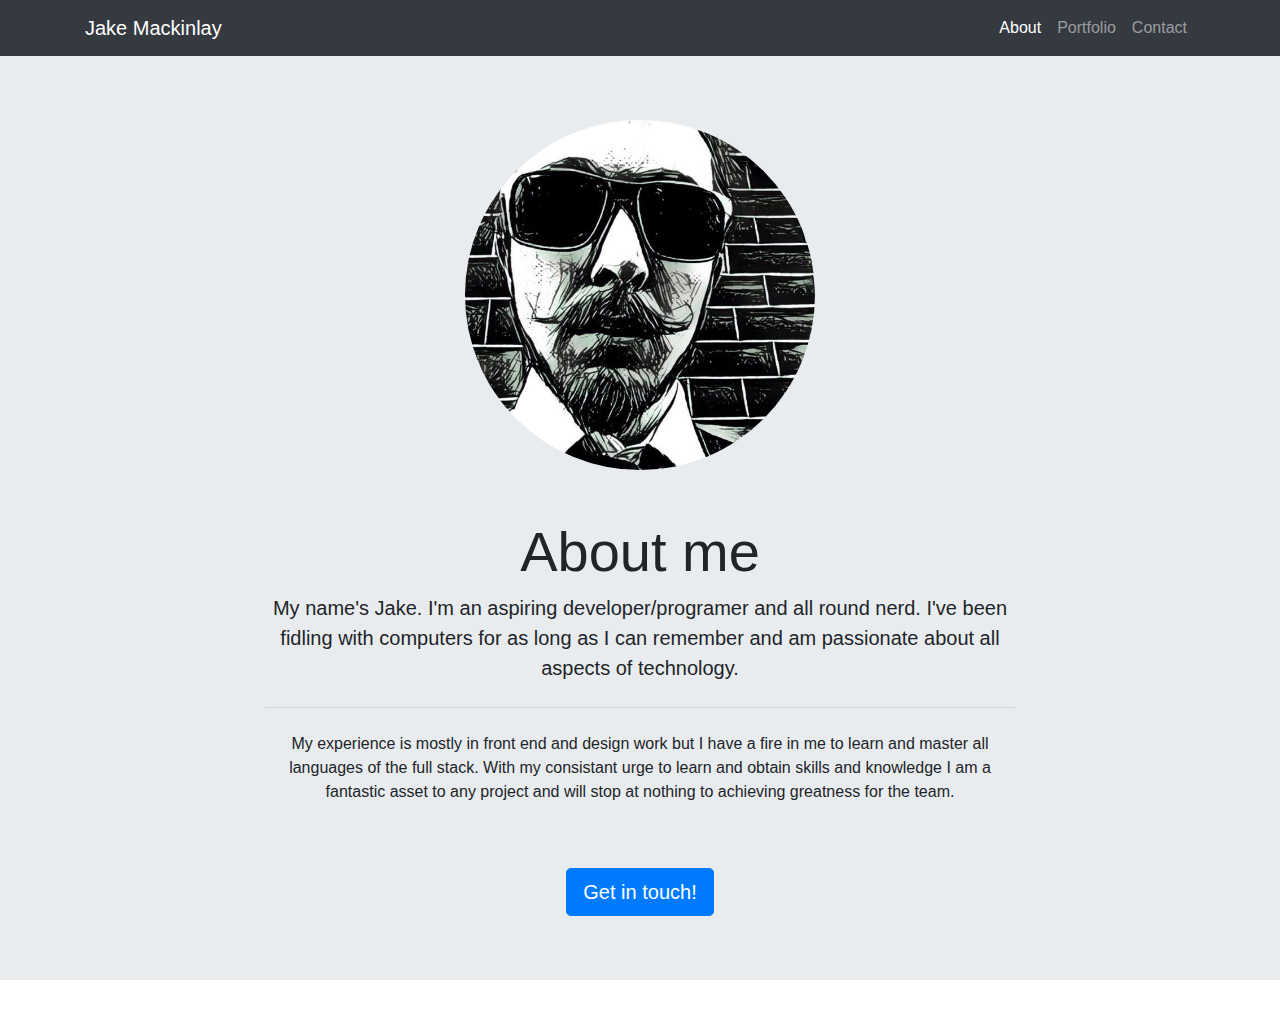
==== index.html @ bf849344 "added a navbar to all pages. contact.html, portfolio.html and added a file landing.html for some exp" ====
<!DOCTYPE html>
<html lang="en">

    <head>

        <meta charset="utf-8">
        <meta name="viewport" content="width=device-width, initial-scale=1, shrink-to-fit=no">

        <link rel="stylesheet" href="https://stackpath.bootstrapcdn.com/bootstrap/4.5.2/css/bootstrap.min.css" integrity="sha384-JcKb8q3iqJ61gNV9KGb8thSsNjpSL0n8PARn9HuZOnIxN0hoP+VmmDGMN5t9UJ0Z" crossorigin="anonymous">

        <link rel="stylesheet" href="style.css">

        <title>Jake | About</title>

    </head>

    <body>
                <!--Navbar element-->
        <nav class="navbar sticky-top navbar-expand-lg navbar-dark bg-dark">
            <div class="container">
              <a class="navbar-brand" href="index.html">Jake Mackinlay</a>
              <button class="navbar-toggler" type="button" data-toggle="collapse" data-target="#navbarNav" aria-controls="navbarNav" aria-expanded="false" aria-label="Toggle navigation">
                <span class="navbar-toggler-icon"></span>
              </button>  
              <div class="collapse navbar-collapse" id="navbarNav">
                <ul class="navbar-nav ml-auto">
                  <li class="nav-item active">
                    <a class="nav-link" href="index.html">About<span class="sr-only">(current)</span></a>
                  </li>
                  <li class="nav-item">
                    <a class="nav-link" href="portfolio.html">Portfolio</a>
                  </li>
                  <li class="nav-item">
                    <a class="nav-link" href="contact.html">Contact</a>
                  </li>
                </ul>
              </div>
            </div>
          </nav>

          <div class="jumbotron jumbotron-fluid">
            <div class="container">
                <div class="row justify-content-center">
                    <div class="col-4">
                        <img src="img/cartoon-jake.jpg" class="mr-3 img-responsive rounded-circle" width="100%" alt="Jakes Face">
                    </div>
                    <div class="row justify-content-center mt-5">
                        <div class="col-8 text-center">
                            <h1 class="display-4">About me</h1>
                            <p class="lead">My name's Jake. I'm an aspiring developer/programer and all round nerd. I've been fidling with computers for as 
                                long as I can remember and am passionate about all aspects of technology.</p>
                            <hr class="my-4">
                            <p>My experience is mostly in front end and design work but I have a fire in me to learn and master all languages of the full stack.
                                With my consistant urge to learn and obtain skills and knowledge I am a fantastic asset to any project and will stop at nothing 
                                to achieving greatness for the team.
                            </p>
                            <a class="btn btn-primary btn-lg mt-5" href="contact.html" role="button">Get in touch!</a>
                        </div>
                    </div>
                </div>
            </div>
          </div>

    </body>
</html>
---- style.css ----
@media (max-width: 400px;) {
    .about-me {
        text-align: center;
    }
}
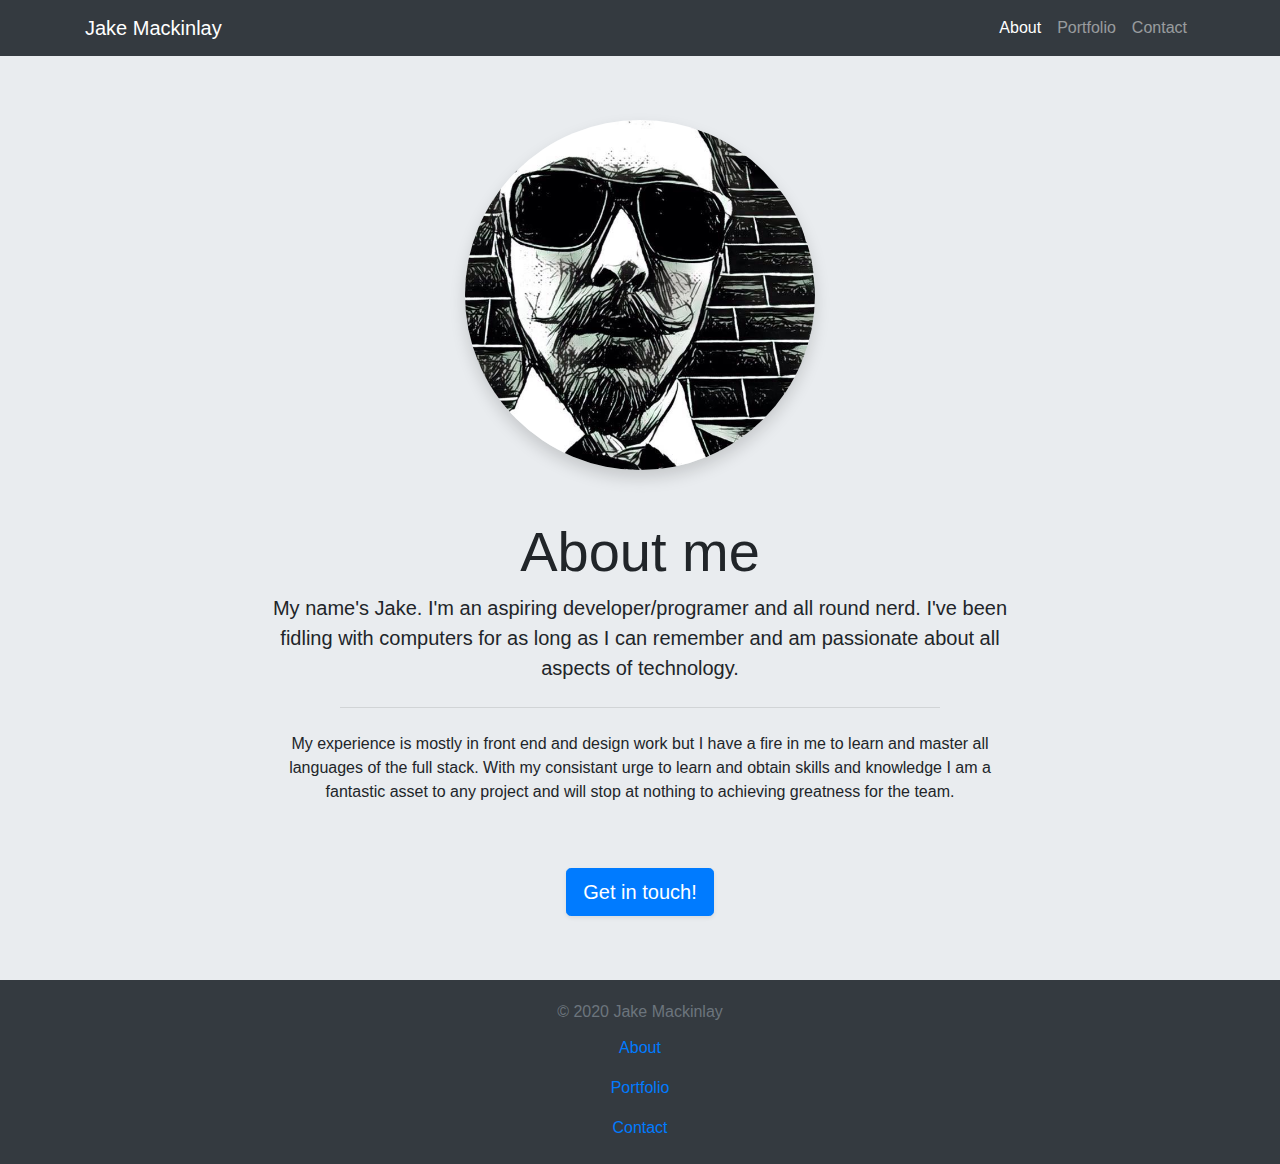
==== commit 0b8a2a2e: "final of 20/8. Pushed navbar and footer across all pages and linked everything correctly, briefly te" ====
--- a/index.html
+++ b/index.html
@@ -37,29 +37,38 @@
               </div>
             </div>
           </nav>
-
-          <div class="jumbotron jumbotron-fluid">
+                <!--Jumbotron about me intro-->
+          <div class="jumbotron jumbotron-fluid mb-0">
             <div class="container">
                 <div class="row justify-content-center">
                     <div class="col-4">
-                        <img src="img/cartoon-jake.jpg" class="mr-3 img-responsive rounded-circle" width="100%" alt="Jakes Face">
+                        <img src="img/cartoon-jake.jpg" class="mr-3 img-responsive rounded-circle shadow" width="100%" alt="Jakes Face">
                     </div>
                     <div class="row justify-content-center mt-5">
                         <div class="col-8 text-center">
                             <h1 class="display-4">About me</h1>
                             <p class="lead">My name's Jake. I'm an aspiring developer/programer and all round nerd. I've been fidling with computers for as 
                                 long as I can remember and am passionate about all aspects of technology.</p>
-                            <hr class="my-4">
+                            <hr class="my-4" width="80%">
                             <p>My experience is mostly in front end and design work but I have a fire in me to learn and master all languages of the full stack.
                                 With my consistant urge to learn and obtain skills and knowledge I am a fantastic asset to any project and will stop at nothing 
                                 to achieving greatness for the team.
                             </p>
-                            <a class="btn btn-primary btn-lg mt-5" href="contact.html" role="button">Get in touch!</a>
+                            <a class="btn btn-primary btn-lg mt-5 shadow-sm" href="contact.html" role="button">Get in touch!</a>
                         </div>
                     </div>
                 </div>
             </div>
           </div>
+                <!--basic footer with active links to each page-->
+          <footer class="py-3 text-muted text-center text-small bg-dark">
+            <p class="my-1">© 2020 Jake Mackinlay</p>
+            <ul class="list-inline mb-0">
+              <li class="nav-item list-unstyled active"><a class="nav-link" href="index.html">About</a></li>
+              <li class="nav-item list-unstyled"><a class="nav-link" href="portfolio.html">Portfolio</a></li>
+              <li class="nav-item list-unstyled"><a class="nav-link" href="contact.html">Contact</a></li>
+            </ul>
+          </footer>
 
     </body>
 </html>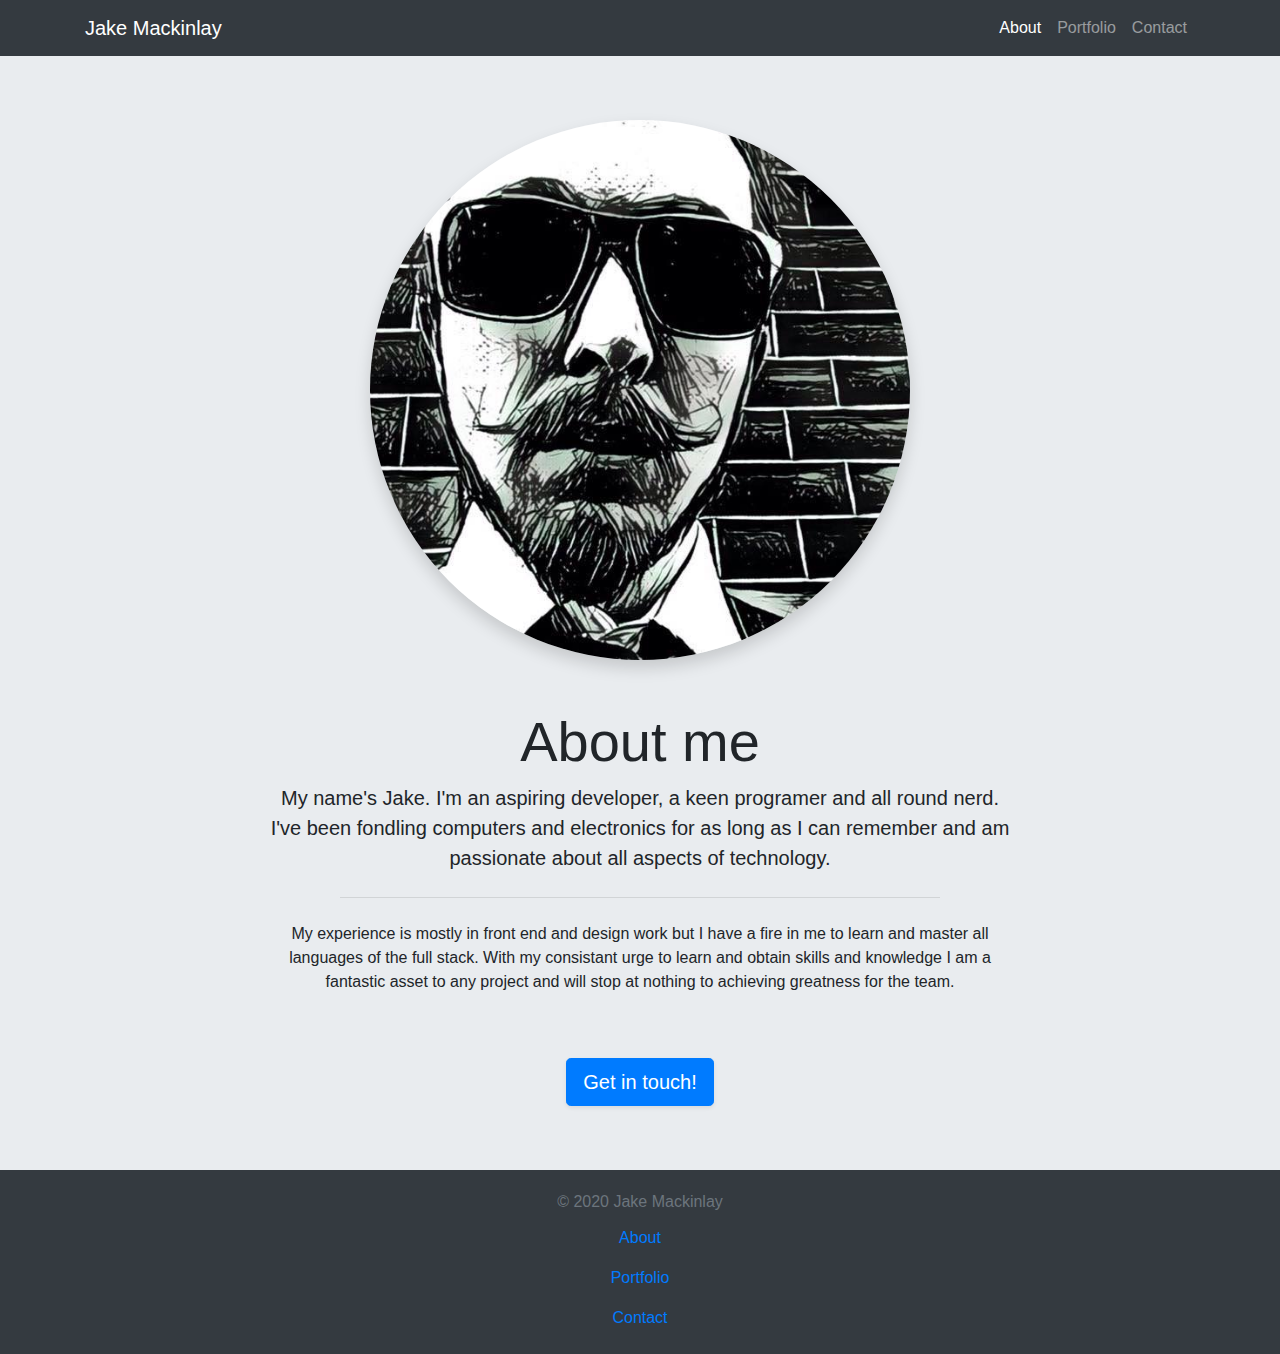
==== commit d64341ee: "re wrote some text, adjusted main image within jumbotron size, updated process.md and fixed hamburge" ====
--- a/index.html
+++ b/index.html
@@ -4,7 +4,7 @@
     <head>
 
         <meta charset="utf-8">
-        <meta name="viewport" content="width=device-width, initial-scale=1, shrink-to-fit=no">
+        <meta name="viewport" content="width=device-width, initial-scale=1.0, shrink-to-fit=no">
 
         <link rel="stylesheet" href="https://stackpath.bootstrapcdn.com/bootstrap/4.5.2/css/bootstrap.min.css" integrity="sha384-JcKb8q3iqJ61gNV9KGb8thSsNjpSL0n8PARn9HuZOnIxN0hoP+VmmDGMN5t9UJ0Z" crossorigin="anonymous">
 
@@ -41,14 +41,14 @@
           <div class="jumbotron jumbotron-fluid mb-0">
             <div class="container">
                 <div class="row justify-content-center">
-                    <div class="col-4">
+                    <div class="col-6">
                         <img src="img/cartoon-jake.jpg" class="mr-3 img-responsive rounded-circle shadow" width="100%" alt="Jakes Face">
                     </div>
                     <div class="row justify-content-center mt-5">
                         <div class="col-8 text-center">
                             <h1 class="display-4">About me</h1>
-                            <p class="lead">My name's Jake. I'm an aspiring developer/programer and all round nerd. I've been fidling with computers for as 
-                                long as I can remember and am passionate about all aspects of technology.</p>
+                            <p class="lead">My name's Jake. I'm an aspiring developer, a keen programer and all round nerd. I've been fondling computers and electronics
+                                for as long as I can remember and am passionate about all aspects of technology.</p>
                             <hr class="my-4" width="80%">
                             <p>My experience is mostly in front end and design work but I have a fire in me to learn and master all languages of the full stack.
                                 With my consistant urge to learn and obtain skills and knowledge I am a fantastic asset to any project and will stop at nothing 
@@ -70,5 +70,10 @@
             </ul>
           </footer>
 
+
+
+          <script src="https://code.jquery.com/jquery-3.5.1.slim.min.js" integrity="sha384-DfXdz2htPH0lsSSs5nCTpuj/zy4C+OGpamoFVy38MVBnE+IbbVYUew+OrCXaRkfj" crossorigin="anonymous"></script>
+          <script src="https://cdn.jsdelivr.net/npm/popper.js@1.16.1/dist/umd/popper.min.js" integrity="sha384-9/reFTGAW83EW2RDu2S0VKaIzap3H66lZH81PoYlFhbGU+6BZp6G7niu735Sk7lN" crossorigin="anonymous"></script>
+          <script src="https://stackpath.bootstrapcdn.com/bootstrap/4.5.2/js/bootstrap.min.js" integrity="sha384-B4gt1jrGC7Jh4AgTPSdUtOBvfO8shuf57BaghqFfPlYxofvL8/KUEfYiJOMMV+rV" crossorigin="anonymous"></script>
     </body>
 </html>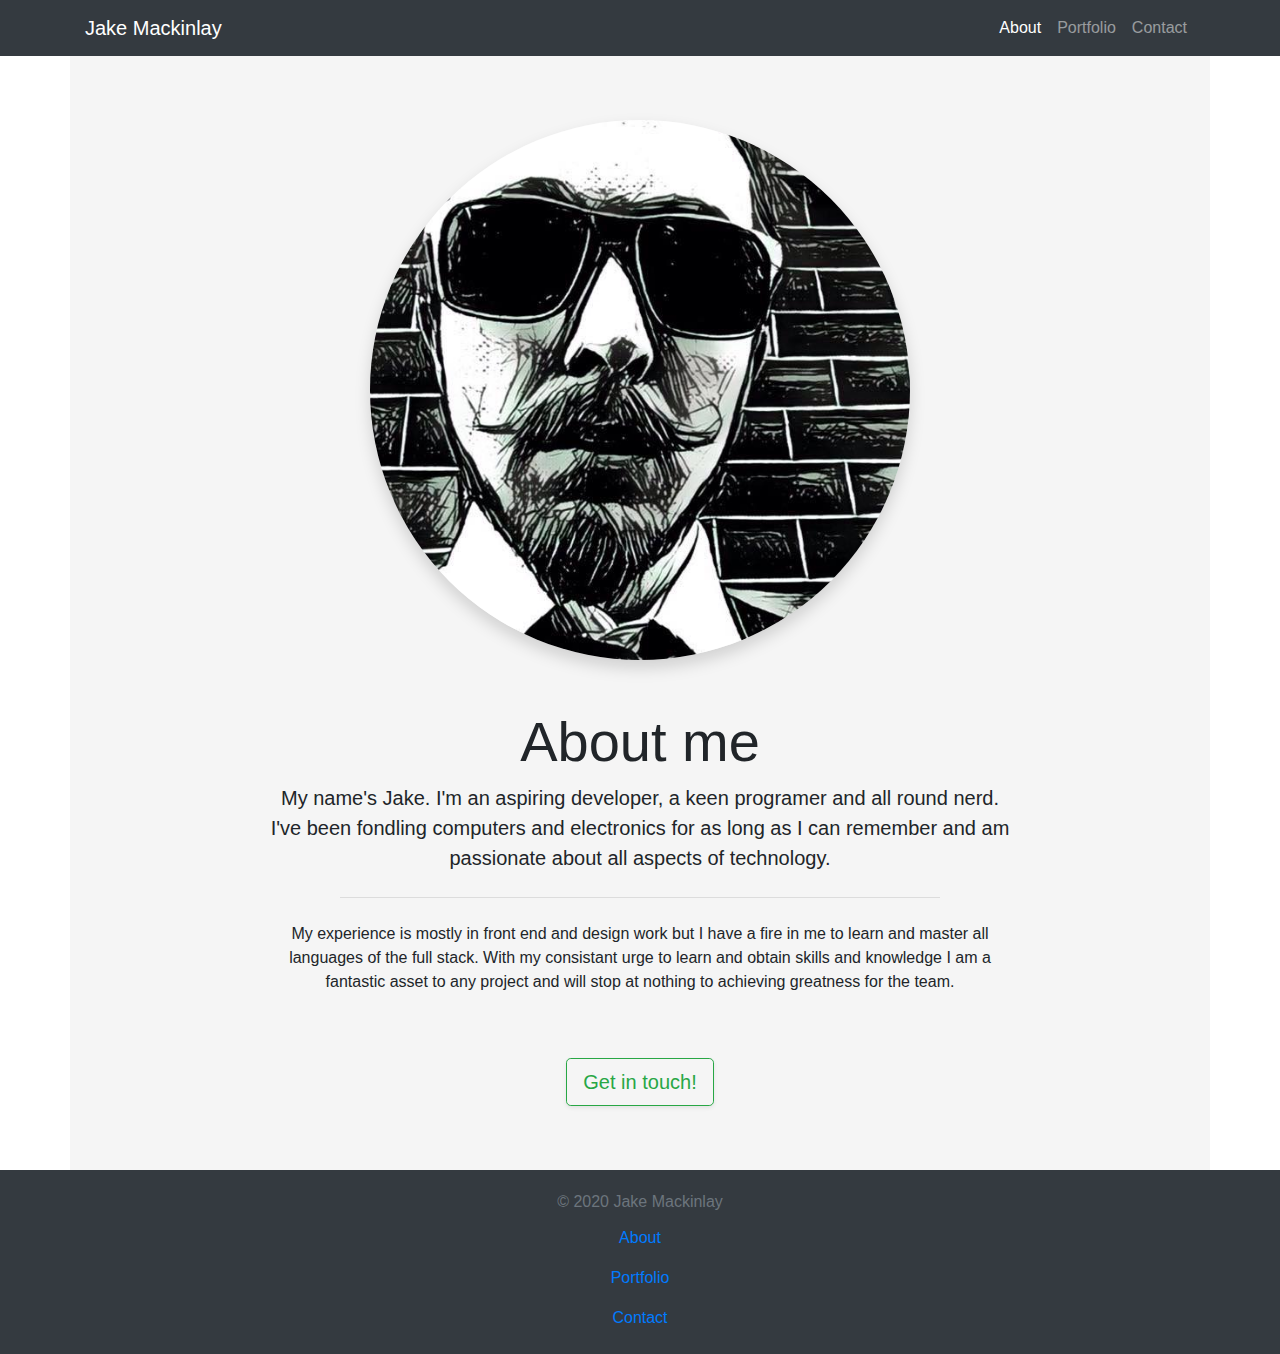
==== commit b9b79023: "catch up changes to portfolio page, carousel attempt and 5 cards of projects using grid system" ====
--- a/index.html
+++ b/index.html
@@ -38,8 +38,10 @@
             </div>
           </nav>
                 <!--Jumbotron about me intro-->
-          <div class="jumbotron jumbotron-fluid mb-0">
-            <div class="container">
+          
+            <div class="container main-container">  
+              <div class="jumbotron jumbotron-fluid mb-0 justify d-flex justify-content-center bg-none">
+            
                 <div class="row justify-content-center">
                     <div class="col-6">
                         <img src="img/cartoon-jake.jpg" class="mr-3 img-responsive rounded-circle shadow" width="100%" alt="Jakes Face">
@@ -54,7 +56,7 @@
                                 With my consistant urge to learn and obtain skills and knowledge I am a fantastic asset to any project and will stop at nothing 
                                 to achieving greatness for the team.
                             </p>
-                            <a class="btn btn-primary btn-lg mt-5 shadow-sm" href="contact.html" role="button">Get in touch!</a>
+                            <a class="btn btn-outline-success btn-lg mt-5 shadow-sm" href="contact.html" role="button">Get in touch!</a>
                         </div>
                     </div>
                 </div>
--- a/style.css
+++ b/style.css
@@ -2,4 +2,15 @@
     .about-me {
         text-align: center;
     }
+}
+
+
+
+
+.carousel-inner img {
+    margin: auto;
+}
+
+.main-container, .jumbotron {
+    background-color: whitesmoke;
 }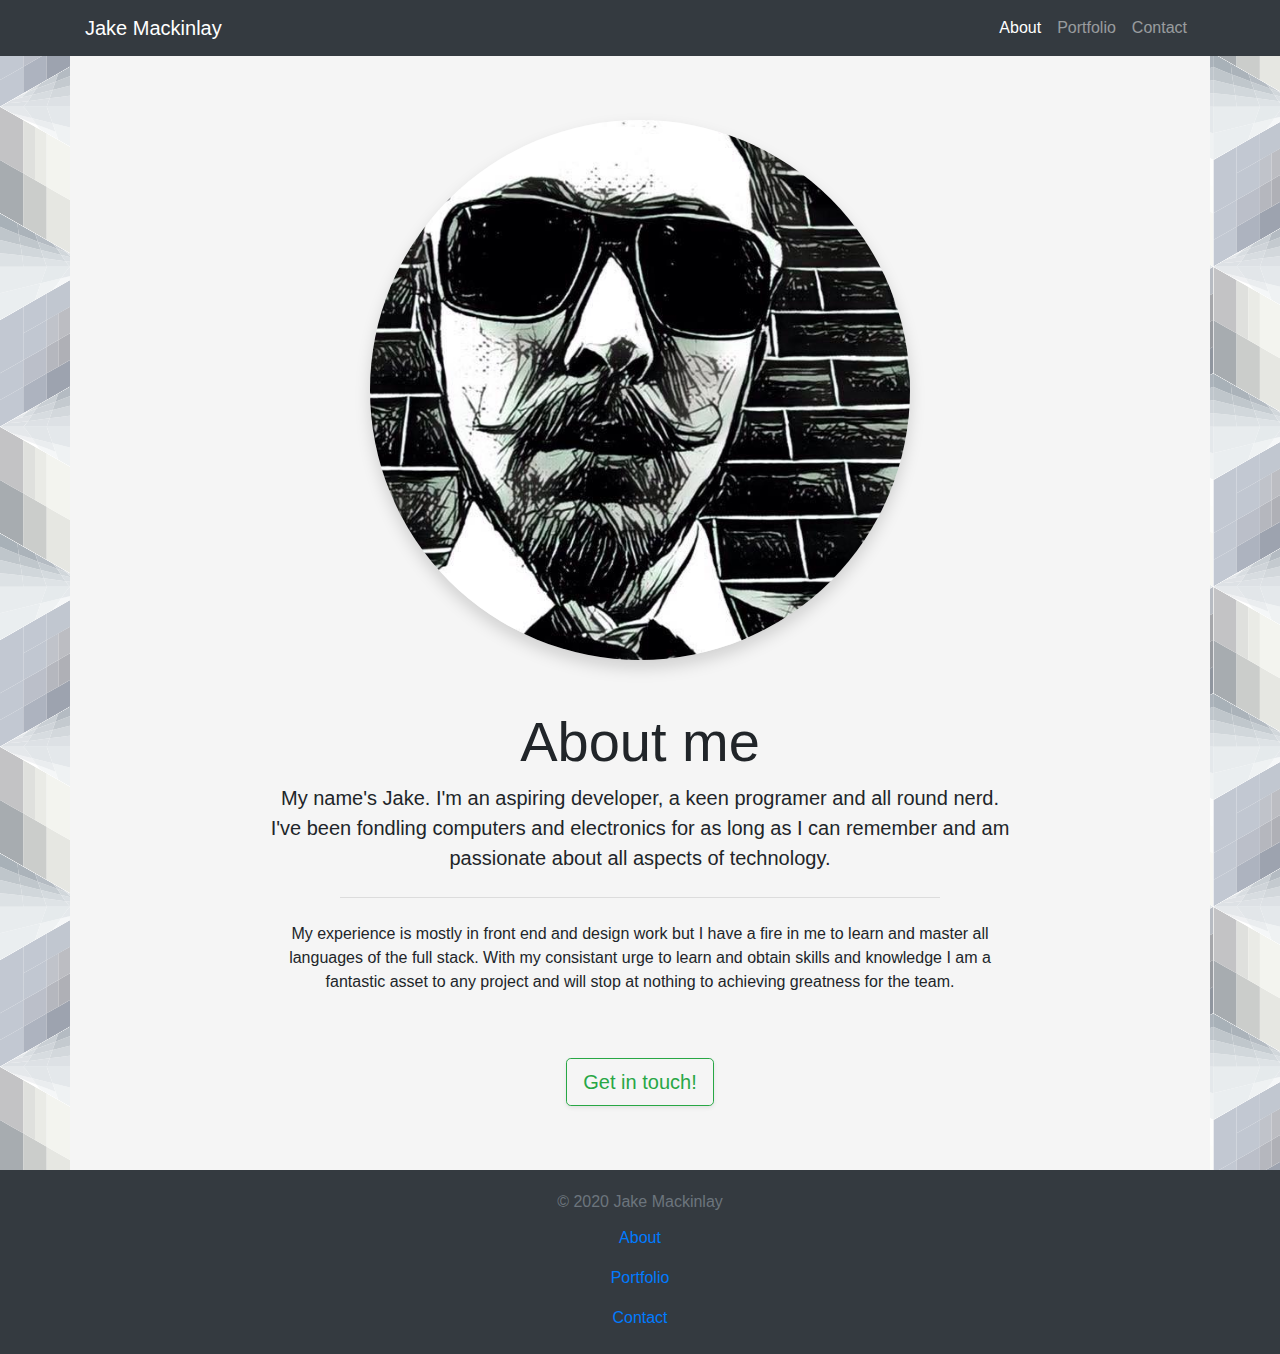
==== commit d5615687: "added a body vector image and fixed minor bugs with margin and padding of container. Checked respons" ====
--- a/index.html
+++ b/index.html
@@ -77,5 +77,6 @@
           <script src="https://code.jquery.com/jquery-3.5.1.slim.min.js" integrity="sha384-DfXdz2htPH0lsSSs5nCTpuj/zy4C+OGpamoFVy38MVBnE+IbbVYUew+OrCXaRkfj" crossorigin="anonymous"></script>
           <script src="https://cdn.jsdelivr.net/npm/popper.js@1.16.1/dist/umd/popper.min.js" integrity="sha384-9/reFTGAW83EW2RDu2S0VKaIzap3H66lZH81PoYlFhbGU+6BZp6G7niu735Sk7lN" crossorigin="anonymous"></script>
           <script src="https://stackpath.bootstrapcdn.com/bootstrap/4.5.2/js/bootstrap.min.js" integrity="sha384-B4gt1jrGC7Jh4AgTPSdUtOBvfO8shuf57BaghqFfPlYxofvL8/KUEfYiJOMMV+rV" crossorigin="anonymous"></script>
+          
     </body>
 </html>--- a/style.css
+++ b/style.css
@@ -2,6 +2,10 @@
     .about-me {
         text-align: center;
     }
+}
+
+body {
+    background: url(img/68.svg);
 }
 
 
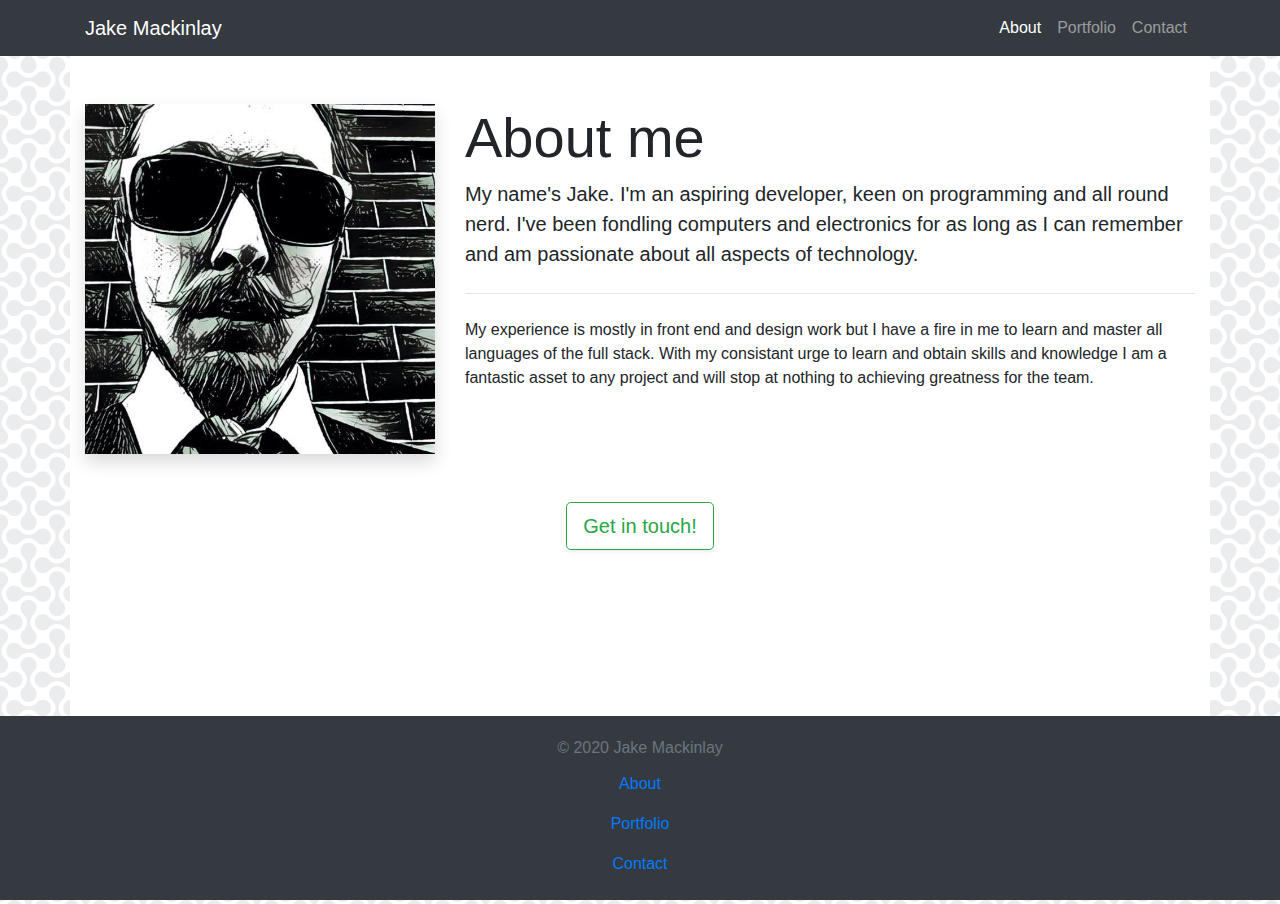
==== commit 387603b6: "fixed main title image stacking and text centering on smaller screen. found bug with footer and atte" ====
--- a/index.html
+++ b/index.html
@@ -15,7 +15,8 @@
     </head>
 
     <body>
-                <!--Navbar element-->
+                
+              <!--Navbar element-->
         <nav class="navbar sticky-top navbar-expand-lg navbar-dark bg-dark">
             <div class="container">
               <a class="navbar-brand" href="index.html">Jake Mackinlay</a>
@@ -37,43 +38,52 @@
               </div>
             </div>
           </nav>
-                <!--Jumbotron about me intro-->
-          
-            <div class="container main-container">  
-              <div class="jumbotron jumbotron-fluid mb-0 justify d-flex justify-content-center bg-none">
-            
-                <div class="row justify-content-center">
-                    <div class="col-6">
-                        <img src="img/cartoon-jake.jpg" class="mr-3 img-responsive rounded-circle shadow" width="100%" alt="Jakes Face">
-                    </div>
-                    <div class="row justify-content-center mt-5">
-                        <div class="col-8 text-center">
-                            <h1 class="display-4">About me</h1>
-                            <p class="lead">My name's Jake. I'm an aspiring developer, a keen programer and all round nerd. I've been fondling computers and electronics
-                                for as long as I can remember and am passionate about all aspects of technology.</p>
-                            <hr class="my-4" width="80%">
-                            <p>My experience is mostly in front end and design work but I have a fire in me to learn and master all languages of the full stack.
-                                With my consistant urge to learn and obtain skills and knowledge I am a fantastic asset to any project and will stop at nothing 
-                                to achieving greatness for the team.
-                            </p>
-                            <a class="btn btn-outline-success btn-lg mt-5 shadow-sm" href="contact.html" role="button">Get in touch!</a>
-                        </div>
-                    </div>
-                </div>
+
+                <!--about me intro-->
+          <div class="container main-container">
+            <div class="row md-align-items-center pt-5">
+              <div class="col-md-4">
+                <img src="img/cartoon-jake.jpg" class="img-responsive shadow" width="100%" alt="Jakes Face">
+              </div>
+              <div class="col-md-8 text-center text-md-left align-items-center">
+                <h1 class="display-4">About me</h1>
+                  <p class="lead">My name's Jake. I'm an aspiring developer, keen on programming and all round nerd. I've been fondling computers and electronics
+                      for as long as I can remember and am passionate about all aspects of technology.</p>
+                  <hr class="my-4" width="100%">
+                  <p>My experience is mostly in front end and design work but I have a fire in me to learn and master all languages of the full stack.
+                      With my consistant urge to learn and obtain skills and knowledge I am a fantastic asset to any project and will stop at nothing 
+                      to achieving greatness for the team.
+                  </p>
+              </div>
+            </div>
+            <div class="row pb-5">
+              <div class="col text-center">
+                <a class="btn btn-outline-success btn-lg mt-5 shadow-sm" href="contact.html" role="button">Get in touch!</a>
+              </div>
             </div>
           </div>
-                <!--basic footer with active links to each page-->
-          <footer class="py-3 text-muted text-center text-small bg-dark">
-            <p class="my-1">© 2020 Jake Mackinlay</p>
-            <ul class="list-inline mb-0">
-              <li class="nav-item list-unstyled active"><a class="nav-link" href="index.html">About</a></li>
-              <li class="nav-item list-unstyled"><a class="nav-link" href="portfolio.html">Portfolio</a></li>
-              <li class="nav-item list-unstyled"><a class="nav-link" href="contact.html">Contact</a></li>
-            </ul>
-          </footer>
+
+                  <!--basic footer with active links to each page-->
+
+
+          <div class="row pt-5">
+            <div class="col">
+              <div class="fixed-bottom">
+                <footer class="py-3 text-muted text-center text-small bg-dark">
+                  <p class="my-1">© 2020 Jake Mackinlay</p>
+                  <ul class="list-inline mb-0">
+                    <li class="nav-item list-unstyled active"><a class="nav-link" href="index.html">About</a></li>
+                    <li class="nav-item list-unstyled"><a class="nav-link" href="portfolio.html">Portfolio</a></li>
+                    <li class="nav-item list-unstyled"><a class="nav-link" href="contact.html">Contact</a></li>
+                  </ul>
+                </footer>
+              </div>
+            </div>
+          </div>
 
 
 
+          
           <script src="https://code.jquery.com/jquery-3.5.1.slim.min.js" integrity="sha384-DfXdz2htPH0lsSSs5nCTpuj/zy4C+OGpamoFVy38MVBnE+IbbVYUew+OrCXaRkfj" crossorigin="anonymous"></script>
           <script src="https://cdn.jsdelivr.net/npm/popper.js@1.16.1/dist/umd/popper.min.js" integrity="sha384-9/reFTGAW83EW2RDu2S0VKaIzap3H66lZH81PoYlFhbGU+6BZp6G7niu735Sk7lN" crossorigin="anonymous"></script>
           <script src="https://stackpath.bootstrapcdn.com/bootstrap/4.5.2/js/bootstrap.min.js" integrity="sha384-B4gt1jrGC7Jh4AgTPSdUtOBvfO8shuf57BaghqFfPlYxofvL8/KUEfYiJOMMV+rV" crossorigin="anonymous"></script>
--- a/style.css
+++ b/style.css
@@ -5,7 +5,8 @@
 }
 
 body {
-    background: url(img/68.svg);
+    background: url(img/double-bubble.png);
+    width: auto;
 }
 
 
@@ -15,6 +16,7 @@
     margin: auto;
 }
 
-.main-container, .jumbotron {
-    background-color: whitesmoke;
+.main-container {
+    background-color: white;
+    height: 800px;
 }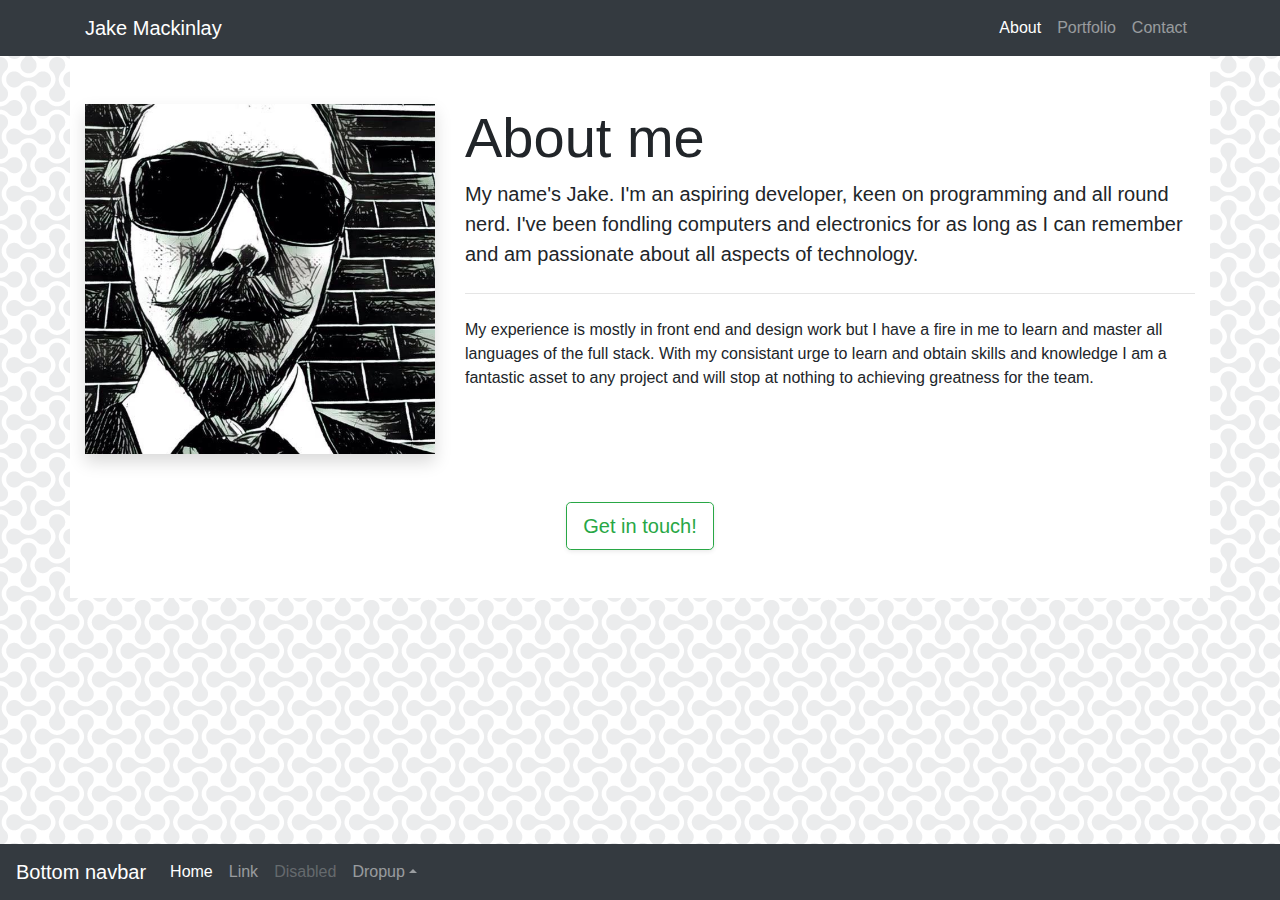
==== commit 821f4cca: "fixed footer bug and added notation to readme file" ====
--- a/index.html
+++ b/index.html
@@ -66,20 +66,37 @@
                   <!--basic footer with active links to each page-->
 
 
-          <div class="row pt-5">
-            <div class="col">
-              <div class="fixed-bottom">
-                <footer class="py-3 text-muted text-center text-small bg-dark">
-                  <p class="my-1">© 2020 Jake Mackinlay</p>
-                  <ul class="list-inline mb-0">
-                    <li class="nav-item list-unstyled active"><a class="nav-link" href="index.html">About</a></li>
-                    <li class="nav-item list-unstyled"><a class="nav-link" href="portfolio.html">Portfolio</a></li>
-                    <li class="nav-item list-unstyled"><a class="nav-link" href="contact.html">Contact</a></li>
-                  </ul>
-                </footer>
-              </div>
+
+          <nav class="navbar fixed-bottom navbar-expand-sm navbar-dark bg-dark">
+                    <a class="navbar-brand" href="#">Bottom navbar</a>
+                    <button class="navbar-toggler" type="button" data-toggle="collapse" data-target="#navbarCollapse" aria-controls="navbarCollapse" aria-expanded="false" aria-label="Toggle navigation">
+                      <span class="navbar-toggler-icon"></span>
+                    </button>
+            <div class="collapse navbar-collapse" id="navbarCollapse">
+              <ul class="navbar-nav mr-auto">
+                <li class="nav-item active">
+                  <a class="nav-link" href="#">Home <span class="sr-only">(current)</span></a>
+                </li>
+                <li class="nav-item">
+                  <a class="nav-link" href="#">Link</a>
+                </li>
+                <li class="nav-item">
+                  <a class="nav-link disabled" href="#" tabindex="-1" aria-disabled="true">Disabled</a>
+                </li>
+                <li class="nav-item dropup">
+                  <a class="nav-link dropdown-toggle" href="#" id="dropdown10" data-toggle="dropdown" aria-haspopup="true" aria-expanded="false">Dropup</a>
+                    <div class="dropdown-menu" aria-labelledby="dropdown10">
+                      <a class="dropdown-item" href="#">Action</a>
+                      <a class="dropdown-item" href="#">Another action</a>
+                      <a class="dropdown-item" href="#">Something else here</a>
+                    </div>
+                </li>
+              </ul>
             </div>
-          </div>
+          </nav>
+          
+
+    
 
 
 
--- a/style.css
+++ b/style.css
@@ -18,5 +18,4 @@
 
 .main-container {
     background-color: white;
-    height: 800px;
 }